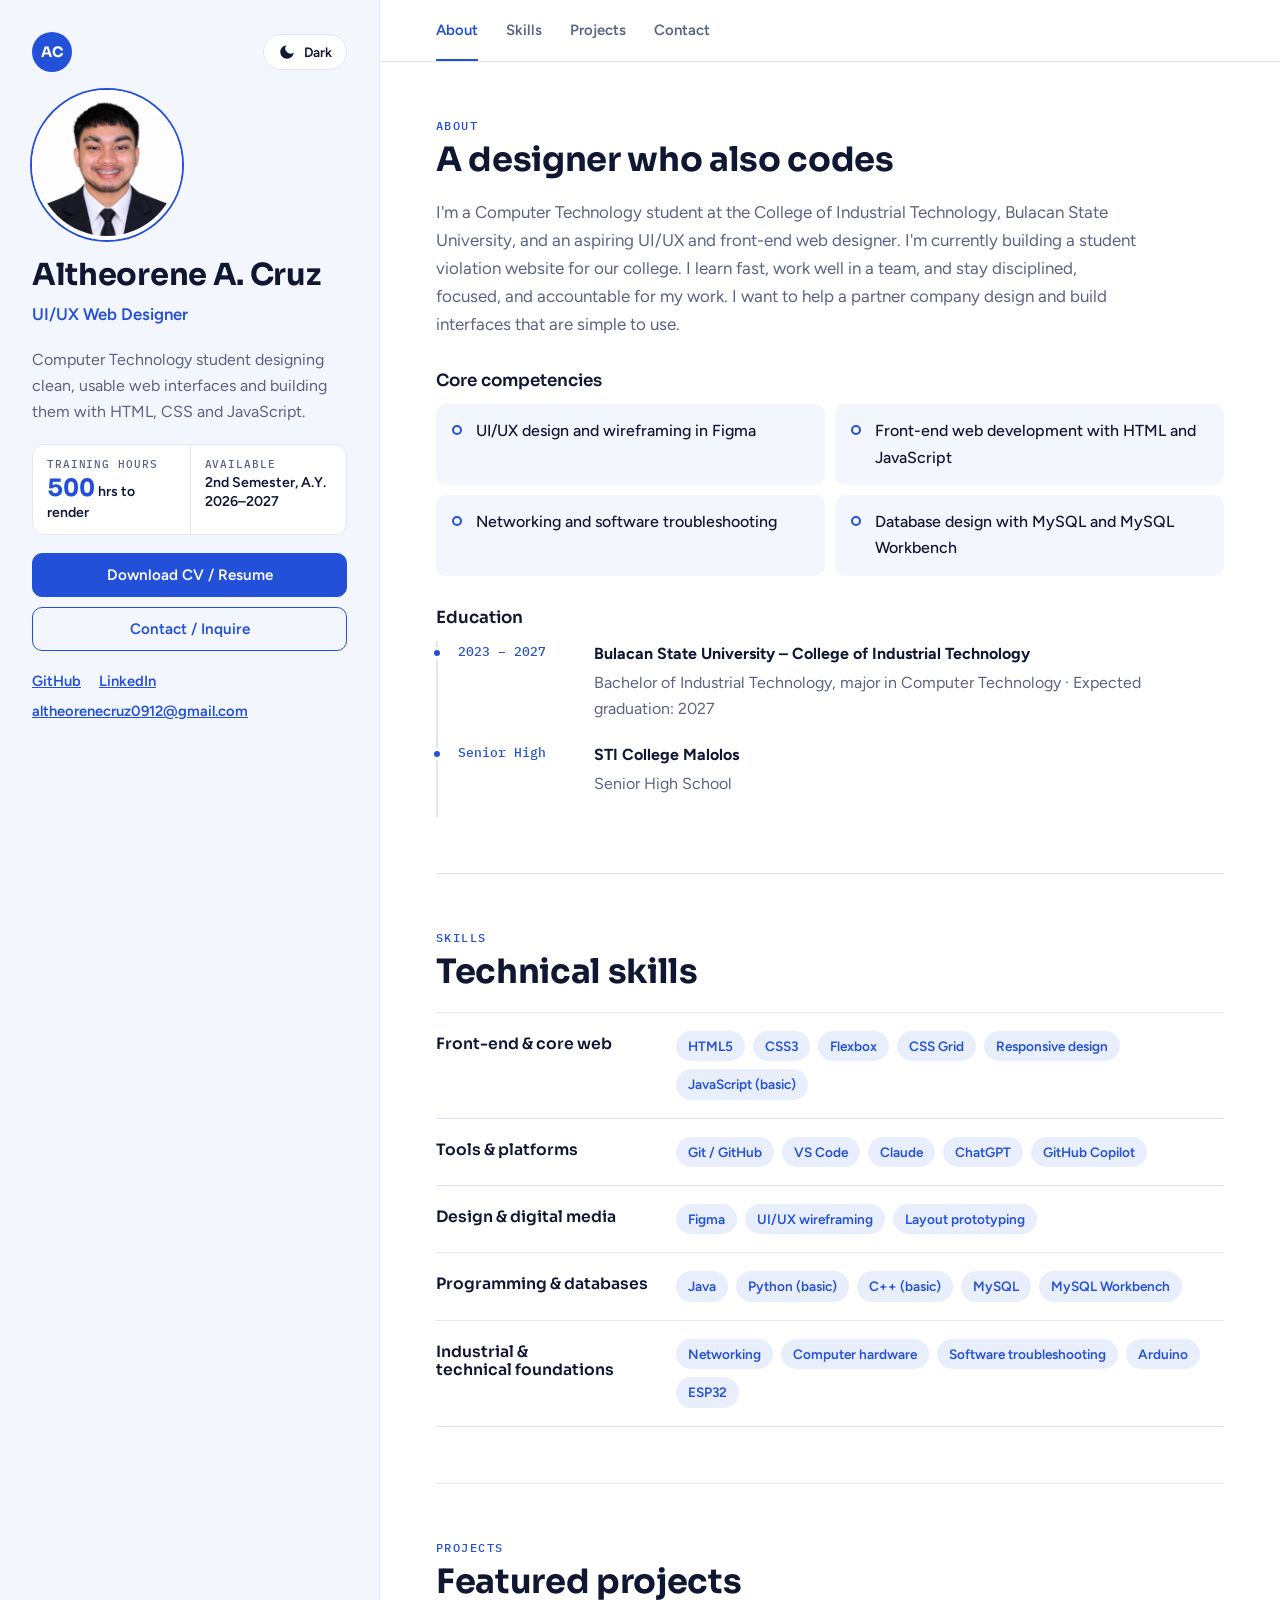
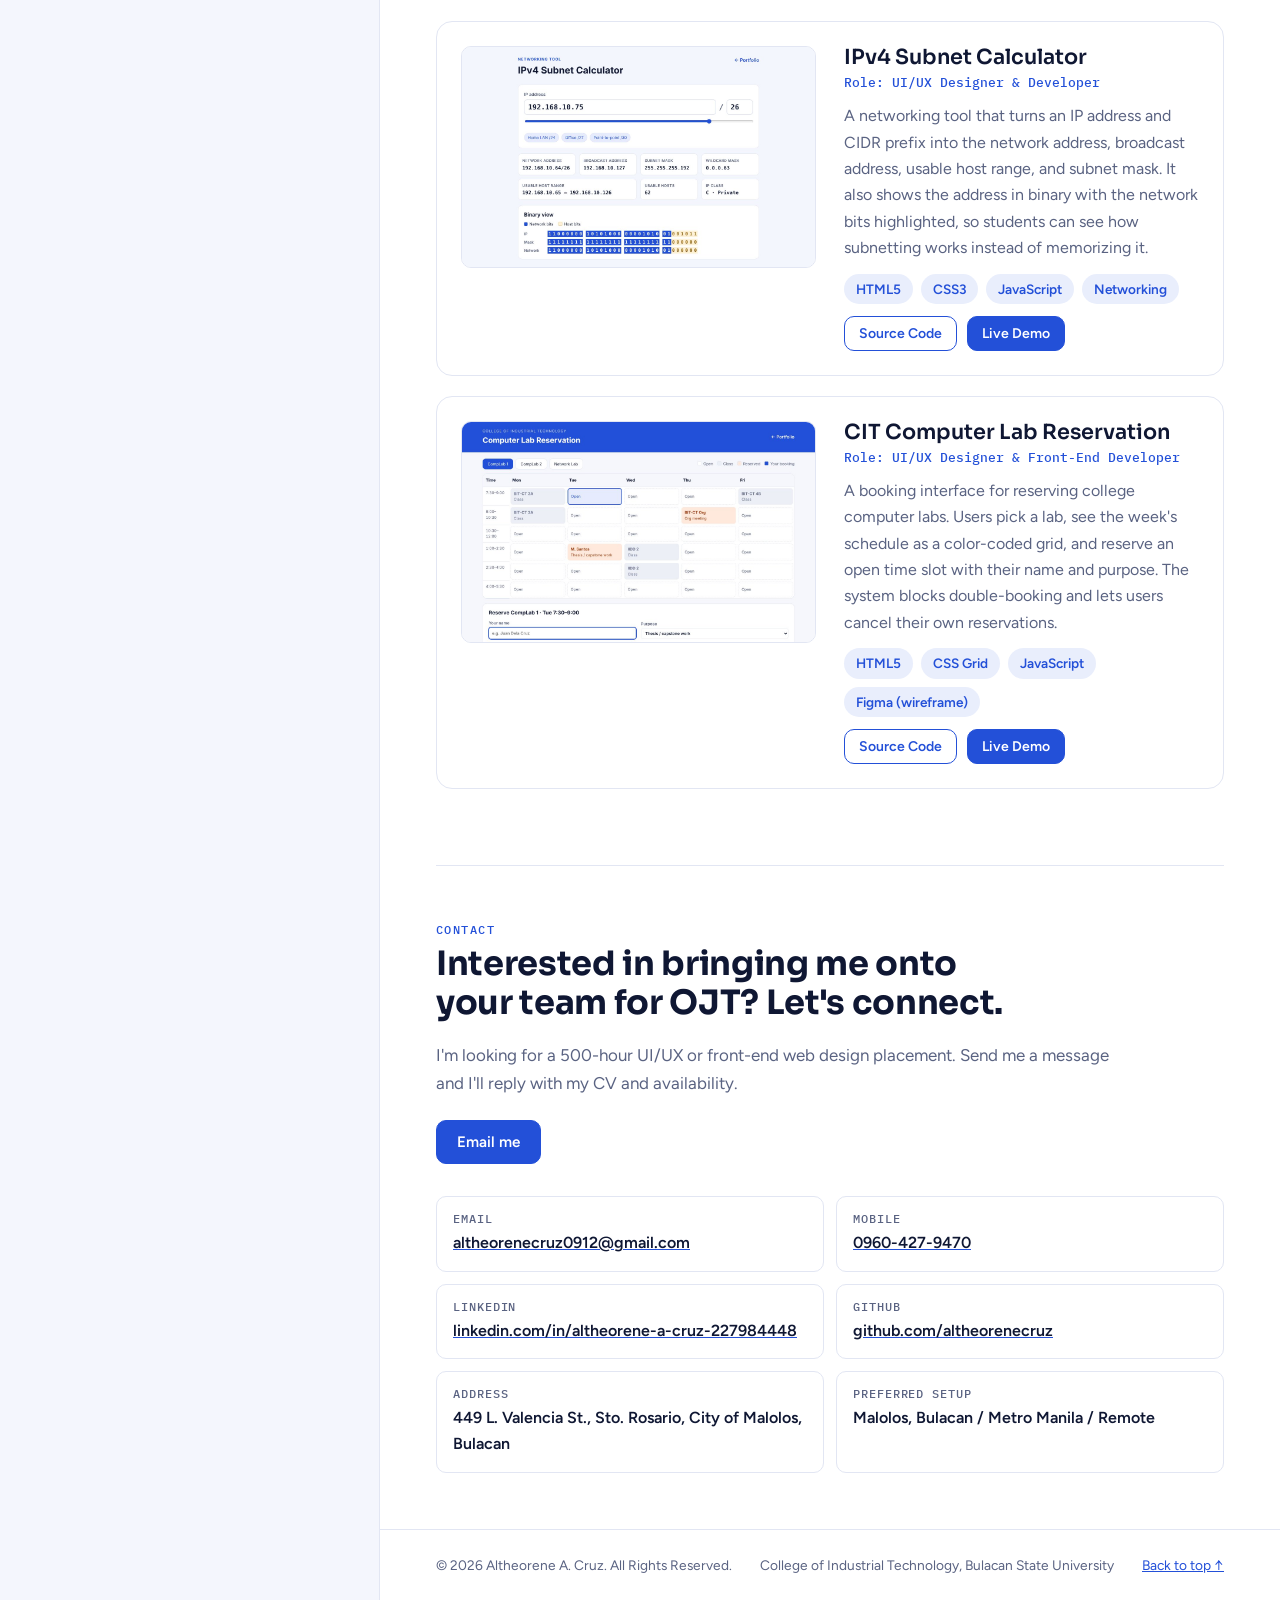
==== index.html @ 08b39d7c "Add files via upload" ====
<!DOCTYPE html>
<html lang="en">
<head>
  <meta charset="UTF-8">
  <meta name="viewport" content="width=device-width, initial-scale=1">
  <meta name="description" content="Portfolio of Altheorene A. Cruz, BIT Computer Technology student at Bulacan State University, seeking a UI/UX Web Designer OJT placement.">
  <title>Altheorene A. Cruz | OJT Portfolio</title>
  <script>
    // Apply the saved theme before the page paints to avoid a flash.
    (function () {
      try {
        var t = localStorage.getItem("theme");
        if (t) document.documentElement.setAttribute("data-theme", t);
      } catch (e) {}
    })();
  </script>
  <link rel="preconnect" href="https://fonts.googleapis.com">
  <link rel="preconnect" href="https://fonts.gstatic.com" crossorigin>
  <link rel="stylesheet" href="https://fonts.googleapis.com/css2?family=Sora:wght@500;600;700&family=Figtree:wght@400;500;600&family=IBM+Plex+Mono:wght@400;500&display=swap">
  <link rel="stylesheet" href="assets/css/style.css">
</head>
<body id="top">

  <div class="layout">
    <!-- ========== PROFILE PANEL (hero) ========== -->
    <header class="profile" aria-labelledby="hero-name">
      <div class="profile-inner">
        <div class="profile-top">
          <span class="initials" aria-hidden="true">AC</span>
          <button type="button" class="theme-toggle" id="theme-toggle" aria-label="Switch to dark mode">
            <svg class="icon-moon" viewBox="0 0 24 24" width="18" height="18" aria-hidden="true"><path d="M21 12.8A9 9 0 1 1 11.2 3a7 7 0 0 0 9.8 9.8z" fill="currentColor"/></svg>
            <svg class="icon-sun" viewBox="0 0 24 24" width="18" height="18" aria-hidden="true"><circle cx="12" cy="12" r="4.5" fill="currentColor"/><g stroke="currentColor" stroke-width="2" stroke-linecap="round"><path d="M12 2v2.5M12 19.5V22M2 12h2.5M19.5 12H22M4.9 4.9l1.8 1.8M17.3 17.3l1.8 1.8M4.9 19.1l1.8-1.8M17.3 6.7l1.8-1.8"/></g></svg>
            <span id="theme-label">Dark</span>
          </button>
        </div>

        <img class="photo" src="assets/img/profile.jpg" alt="Portrait of Altheorene A. Cruz in a black suit and tie" width="600" height="600">

        <h1 id="hero-name">Altheorene A. Cruz</h1>
        <p class="role">UI/UX Web Designer</p>
        <p class="tagline">Computer Technology student designing clean, usable web interfaces and building them with HTML, CSS and JavaScript.</p>

        <dl class="metrics">
          <div>
            <dt>Training hours</dt>
            <dd><span class="big">500</span> hrs to render</dd>
          </div>
          <div>
            <dt>Available</dt>
            <dd>2nd Semester, A.Y. 2026–2027</dd>
          </div>
        </dl>

        <div class="ctas">
          <a class="btn btn-primary" href="assets/files/Cruz_Altheorene_CV.pdf" download>Download CV / Resume</a>
          <a class="btn btn-ghost" href="#contact">Contact / Inquire</a>
        </div>

        <ul class="channels" aria-label="Direct channels">
          <li><a href="https://github.com/altheorenecruz" target="_blank" rel="noopener">GitHub</a></li>
          <li><a href="https://www.linkedin.com/in/altheorene-a-cruz-227984448/" target="_blank" rel="noopener">LinkedIn</a></li>
          <li class="email"><a href="mailto:altheorenecruz0912@gmail.com">altheorenecruz0912@gmail.com</a></li>
        </ul>
      </div>
    </header>

    <!-- ========== CONTENT COLUMN ========== -->
    <div class="content">
      <nav class="topnav" aria-label="Main navigation">
        <ul>
          <li><a href="#about">About</a></li>
          <li><a href="#skills">Skills</a></li>
          <li><a href="#projects">Projects</a></li>
          <li><a href="#contact">Contact</a></li>
        </ul>
      </nav>

      <main>
        <!-- ABOUT -->
        <section id="about" class="block" aria-labelledby="about-title">
          <h2 id="about-title"><span class="eyebrow">About</span>A designer who also codes</h2>
          <p class="lead">I'm a Computer Technology student at the College of Industrial Technology, Bulacan State University, and an aspiring UI/UX and front-end web designer. I'm currently building a student violation website for our college. I learn fast, work well in a team, and stay disciplined, focused, and accountable for my work. I want to help a partner company design and build interfaces that are simple to use.</p>

          <h3>Core competencies</h3>
          <ul class="competencies">
            <li>UI/UX design and wireframing in Figma</li>
            <li>Front-end web development with HTML and JavaScript</li>
            <li>Networking and software troubleshooting</li>
            <li>Database design with MySQL and MySQL Workbench</li>
          </ul>

          <h3>Education</h3>
          <ol class="timeline">
            <li>
              <span class="when">2023 – 2027</span>
              <div>
                <strong>Bulacan State University – College of Industrial Technology</strong>
                <p>Bachelor of Industrial Technology, major in Computer Technology · Expected graduation: 2027</p>
              </div>
            </li>
            <li>
              <span class="when">Senior High</span>
              <div>
                <strong>STI College Malolos</strong>
                <p>Senior High School</p>
              </div>
            </li>
          </ol>
        </section>

        <!-- SKILLS -->
        <section id="skills" class="block" aria-labelledby="skills-title">
          <h2 id="skills-title"><span class="eyebrow">Skills</span>Technical skills</h2>
          <div class="skill-table">
            <div class="skill-row">
              <h3>Front-end &amp; core web</h3>
              <ul class="tags"><li>HTML5</li><li>CSS3</li><li>Flexbox</li><li>CSS Grid</li><li>Responsive design</li><li>JavaScript (basic)</li></ul>
            </div>
            <div class="skill-row">
              <h3>Tools &amp; platforms</h3>
              <ul class="tags"><li>Git / GitHub</li><li>VS Code</li><li>Claude</li><li>ChatGPT</li><li>GitHub Copilot</li></ul>
            </div>
            <div class="skill-row">
              <h3>Design &amp; digital media</h3>
              <ul class="tags"><li>Figma</li><li>UI/UX wireframing</li><li>Layout prototyping</li></ul>
            </div>
            <div class="skill-row">
              <h3>Programming &amp; databases</h3>
              <ul class="tags"><li>Java</li><li>Python (basic)</li><li>C++ (basic)</li><li>MySQL</li><li>MySQL Workbench</li></ul>
            </div>
            <div class="skill-row">
              <h3>Industrial &amp; technical foundations</h3>
              <ul class="tags"><li>Networking</li><li>Computer hardware</li><li>Software troubleshooting</li><li>Arduino</li><li>ESP32</li></ul>
            </div>
          </div>
        </section>

        <!-- PROJECTS -->
        <section id="projects" class="block" aria-labelledby="projects-title">
          <h2 id="projects-title"><span class="eyebrow">Projects</span>Featured projects</h2>

          <article class="project">
            <img src="assets/img/projects/project1.jpg" alt="Screenshot of the IPv4 Subnet Calculator" width="1200" height="750" loading="lazy">
            <div class="project-body">
              <div class="project-head">
                <h3>IPv4 Subnet Calculator</h3>
                <p class="project-role">Role: UI/UX Designer &amp; Developer</p>
              </div>
              <p>A networking tool that turns an IP address and CIDR prefix into the network address, broadcast address, usable host range, and subnet mask. It also shows the address in binary with the network bits highlighted, so students can see how subnetting works instead of memorizing it.</p>
              <ul class="tags"><li>HTML5</li><li>CSS3</li><li>JavaScript</li><li>Networking</li></ul>
              <div class="project-links">
                <a class="btn btn-ghost btn-sm" href="https://github.com/altheorenecruz/ojt-portfolio/tree/main/projects/subnet-calculator" target="_blank" rel="noopener">Source Code</a>
                <a class="btn btn-primary btn-sm" href="projects/subnet-calculator/index.html" target="_blank" rel="noopener">Live Demo</a>
              </div>
            </div>
          </article>

          <article class="project">
            <img src="assets/img/projects/project2.jpg" alt="Screenshot of the CIT Computer Lab Reservation weekly schedule" width="1200" height="750" loading="lazy">
            <div class="project-body">
              <div class="project-head">
                <h3>CIT Computer Lab Reservation</h3>
                <p class="project-role">Role: UI/UX Designer &amp; Front-End Developer</p>
              </div>
              <p>A booking interface for reserving college computer labs. Users pick a lab, see the week's schedule as a color-coded grid, and reserve an open time slot with their name and purpose. The system blocks double-booking and lets users cancel their own reservations.</p>
              <ul class="tags"><li>HTML5</li><li>CSS Grid</li><li>JavaScript</li><li>Figma (wireframe)</li></ul>
              <div class="project-links">
                <a class="btn btn-ghost btn-sm" href="https://github.com/altheorenecruz/ojt-portfolio/tree/main/projects/lab-reservation" target="_blank" rel="noopener">Source Code</a>
                <a class="btn btn-primary btn-sm" href="projects/lab-reservation/index.html" target="_blank" rel="noopener">Live Demo</a>
              </div>
            </div>
          </article>
        </section>

        <!-- CONTACT -->
        <section id="contact" class="block contact" aria-labelledby="contact-title">
          <h2 id="contact-title"><span class="eyebrow">Contact</span>Interested in bringing me onto your team for OJT? Let's connect.</h2>
          <p class="lead">I'm looking for a 500-hour UI/UX or front-end web design placement. Send me a message and I'll reply with my CV and availability.</p>
          <a class="btn btn-primary" href="mailto:altheorenecruz0912@gmail.com?subject=OJT%20Inquiry">Email me</a>

          <dl class="contact-list">
            <div><dt>Email</dt><dd><a href="mailto:altheorenecruz0912@gmail.com">altheorenecruz0912@gmail.com</a></dd></div>
            <div><dt>Mobile</dt><dd><a href="tel:+639604279470">0960-427-9470</a></dd></div>
            <div><dt>LinkedIn</dt><dd><a href="https://www.linkedin.com/in/altheorene-a-cruz-227984448/" target="_blank" rel="noopener">linkedin.com/in/altheorene-a-cruz-227984448</a></dd></div>
            <div><dt>GitHub</dt><dd><a href="https://github.com/altheorenecruz" target="_blank" rel="noopener">github.com/altheorenecruz</a></dd></div>
            <div><dt>Address</dt><dd>449 L. Valencia St., Sto. Rosario, City of Malolos, Bulacan</dd></div>
            <div><dt>Preferred setup</dt><dd>Malolos, Bulacan / Metro Manila / Remote</dd></div>
          </dl>
        </section>
      </main>

      <footer class="site-footer">
        <p>© 2026 Altheorene A. Cruz. All Rights Reserved.</p>
        <p>College of Industrial Technology, Bulacan State University</p>
        <a href="#top">Back to top ↑</a>
      </footer>
    </div>
  </div>

  <script src="assets/js/main.js"></script>
</body>
</html>
---- assets/css/style.css ----
/* ==========================================================
   Altheorene A. Cruz — OJT Portfolio
   Concept: split layout — sticky profile panel on the left,
   scrolling content on the right. Royal blue + white, minimal.
   ========================================================== */

:root {
  --bg: #ffffff;
  --panel: #f4f6fd;
  --surface: #ffffff;
  --text: #0f1733;
  --muted: #5a6382;
  --line: #e2e6f3;
  --royal: #2350d8;
  --royal-hover: #1b40b3;
  --royal-soft: #e9eefc;
  --on-royal: #ffffff;

  --display: "Sora", "Segoe UI", system-ui, sans-serif;
  --body: "Figtree", "Segoe UI", system-ui, sans-serif;
  --mono: "IBM Plex Mono", ui-monospace, Consolas, monospace;

  --radius: 12px;
}

[data-theme="dark"] {
  --bg: #0a1024;
  --panel: #0f1730;
  --surface: #131c3a;
  --text: #e8ecfb;
  --muted: #9aa4c6;
  --line: #222d52;
  --royal: #5b84ff;
  --royal-hover: #7a9bff;
  --royal-soft: #1a2650;
  --on-royal: #0a1024;
  color-scheme: dark;
}

/* ---------- Base ---------- */
*, *::before, *::after { box-sizing: border-box; }
html { scroll-behavior: smooth; }
body {
  margin: 0;
  background: var(--bg);
  color: var(--text);
  font: 16px/1.65 var(--body);
  transition: background-color 0.25s ease, color 0.25s ease;
}
img { max-width: 100%; height: auto; display: block; }
a { color: var(--royal); }
h1, h2, h3 { font-family: var(--display); margin: 0; line-height: 1.15; text-wrap: balance; }
a:focus-visible, button:focus-visible { outline: 2px solid var(--royal); outline-offset: 3px; border-radius: 6px; }

/* ---------- Layout ---------- */
.layout {
  display: grid;
  grid-template-columns: minmax(300px, 380px) minmax(0, 1fr);
  min-height: 100vh;
}

/* ---------- Profile panel ---------- */
.profile {
  background: var(--panel);
  border-right: 1px solid var(--line);
}
.profile-inner {
  position: sticky;
  top: 0;
  max-height: 100vh;
  overflow-y: auto;
  padding: 32px 32px 36px;
  display: flex;
  flex-direction: column;
  gap: 18px;
}
.profile-top { display: flex; justify-content: space-between; align-items: center; }
.initials {
  display: grid; place-items: center;
  width: 40px; height: 40px;
  border-radius: 50%;
  background: var(--royal);
  color: var(--on-royal);
  font: 700 0.9rem var(--display);
}
.theme-toggle {
  display: inline-flex; align-items: center; gap: 8px;
  padding: 8px 14px;
  border: 1px solid var(--line);
  border-radius: 999px;
  background: var(--surface);
  color: var(--text);
  font: 600 0.85rem var(--body);
  cursor: pointer;
  transition: border-color 0.15s ease;
}
.theme-toggle:hover { border-color: var(--royal); }
.icon-sun { display: none; }
[data-theme="dark"] .icon-sun { display: block; }
[data-theme="dark"] .icon-moon { display: none; }

.photo {
  width: 150px;
  aspect-ratio: 1;
  object-fit: cover;
  border-radius: 50%;
  border: 4px solid var(--surface);
  box-shadow: 0 0 0 2px var(--royal);
}
.profile h1 { font-size: 1.9rem; font-weight: 700; letter-spacing: -0.01em; }
.role { margin: -10px 0 0; color: var(--royal); font-weight: 600; font-size: 1.05rem; }
.tagline { margin: 0; color: var(--muted); }

.metrics {
  margin: 0;
  display: grid;
  grid-template-columns: 1fr 1fr;
  border: 1px solid var(--line);
  border-radius: var(--radius);
  background: var(--surface);
}
.metrics > div { padding: 12px 14px; }
.metrics > div + div { border-left: 1px solid var(--line); }
.metrics dt { font: 500 0.7rem var(--mono); text-transform: uppercase; letter-spacing: 0.08em; color: var(--muted); }
.metrics dd { margin: 2px 0 0; font-size: 0.88rem; font-weight: 600; line-height: 1.35; }
.metrics .big { font: 700 1.5rem var(--display); color: var(--royal); font-variant-numeric: tabular-nums; }

.ctas { display: grid; gap: 10px; }
.channels { display: flex; gap: 18px; list-style: none; margin: 0; padding: 0; font-weight: 600; font-size: 0.92rem; }
.channels { flex-wrap: wrap; row-gap: 6px; }
.channels .email { flex-basis: 100%; overflow-wrap: anywhere; }

/* ---------- Buttons ---------- */
.btn {
  display: inline-flex; align-items: center; justify-content: center;
  padding: 12px 20px;
  border-radius: 10px;
  border: 1.5px solid var(--royal);
  font: 600 0.95rem var(--body);
  text-decoration: none;
  cursor: pointer;
  transition: background-color 0.15s ease, color 0.15s ease, transform 0.15s ease;
}
.btn-primary { background: var(--royal); color: var(--on-royal); }
.btn-primary:hover { background: var(--royal-hover); border-color: var(--royal-hover); }
.btn-ghost { background: transparent; color: var(--royal); }
.btn-ghost:hover { background: var(--royal-soft); }
.btn:active { transform: scale(0.98); }
.btn-sm { padding: 8px 14px; font-size: 0.875rem; }

/* ---------- Content column ---------- */
.content { min-width: 0; display: flex; flex-direction: column; }
.topnav {
  position: sticky; top: 0; z-index: 10;
  background: var(--bg);
  border-bottom: 1px solid var(--line);
  padding: 0 56px;
  transition: background-color 0.25s ease;
}
.topnav ul { display: flex; gap: 28px; list-style: none; margin: 0; padding: 0; }
.topnav a {
  display: block;
  padding: 18px 0 16px;
  color: var(--muted);
  font-weight: 600;
  font-size: 0.93rem;
  text-decoration: none;
  border-bottom: 2px solid transparent;
}
.topnav a:hover { color: var(--text); }
.topnav a.active { color: var(--royal); border-bottom-color: var(--royal); }

main { padding: 0 56px; max-width: 900px; width: 100%; }
.block { padding: 56px 0; border-bottom: 1px solid var(--line); }
.block:last-child { border-bottom: 0; }
.block h2 { font-size: clamp(1.6rem, 3vw, 2.1rem); font-weight: 700; letter-spacing: -0.01em; margin-bottom: 20px; }
.eyebrow {
  display: block;
  margin-bottom: 8px;
  font: 500 0.75rem var(--mono);
  text-transform: uppercase;
  letter-spacing: 0.12em;
  color: var(--royal);
}
.block h3 { font-size: 1.05rem; font-weight: 600; }
.lead { margin: 0 0 8px; max-width: 64ch; font-size: 1.06rem; color: var(--muted); }
.block > h3 { margin: 32px 0 14px; }

.competencies { list-style: none; margin: 0; padding: 0; display: grid; grid-template-columns: 1fr 1fr; gap: 10px; }
.competencies li {
  padding: 14px 16px 14px 40px;
  position: relative;
  background: var(--panel);
  border-radius: 10px;
  font-weight: 500;
}
.competencies li::before {
  content: ""; position: absolute; left: 16px; top: 21px;
  width: 10px; height: 10px; border-radius: 50%;
  border: 2px solid var(--royal);
}

.timeline { list-style: none; margin: 0; padding: 0; border-left: 2px solid var(--line); }
.timeline li { display: grid; grid-template-columns: 120px minmax(0, 1fr); gap: 16px; padding: 0 0 20px 20px; position: relative; }
.timeline li::before {
  content: ""; position: absolute; left: -7px; top: 6px;
  width: 12px; height: 12px; border-radius: 50%;
  background: var(--royal); border: 3px solid var(--bg);
}
.timeline .when { font: 500 0.82rem var(--mono); color: var(--royal); padding-top: 2px; }
.timeline p { margin: 2px 0 0; color: var(--muted); }

/* Skills as a clean table of rows */
.skill-table { border-top: 1px solid var(--line); }
.skill-row {
  display: grid;
  grid-template-columns: 220px minmax(0, 1fr);
  gap: 20px;
  padding: 18px 0;
  border-bottom: 1px solid var(--line);
  align-items: start;
}
.skill-row h3 { font-size: 0.98rem; padding-top: 4px; }
.tags { display: flex; flex-wrap: wrap; gap: 8px; list-style: none; margin: 0; padding: 0; }
.tags li {
  padding: 4px 12px;
  border-radius: 999px;
  background: var(--royal-soft);
  color: var(--royal);
  font-size: 0.85rem;
  font-weight: 600;
}

/* Projects */
.project {
  display: grid;
  grid-template-columns: minmax(0, 1fr) minmax(0, 1fr);
  gap: 28px;
  padding: 24px;
  margin-bottom: 20px;
  border: 1px solid var(--line);
  border-radius: 16px;
  background: var(--surface);
  transition: border-color 0.2s ease, box-shadow 0.2s ease;
}
.project:hover { border-color: var(--royal); box-shadow: 0 12px 32px rgba(35, 80, 216, 0.12); }
.project img { width: 100%; aspect-ratio: 16 / 10; object-fit: cover; border-radius: 10px; border: 1px solid var(--line); }
.project-body { display: flex; flex-direction: column; gap: 12px; }
.project-body h3 { font-size: 1.3rem; }
.project-body p { margin: 0; color: var(--muted); }
.project-role { margin-top: 4px !important; font: 500 0.8rem var(--mono); color: var(--royal) !important; }
.project-links { display: flex; flex-wrap: wrap; gap: 10px; margin-top: auto; }

/* Contact */
.contact .lead { margin-bottom: 22px; }
.contact-list { margin: 32px 0 0; display: grid; grid-template-columns: 1fr 1fr; gap: 12px; }
.contact-list div { padding: 14px 16px; border: 1px solid var(--line); border-radius: 10px; min-width: 0; }
.contact-list dt { font: 500 0.72rem var(--mono); text-transform: uppercase; letter-spacing: 0.08em; color: var(--muted); }
.contact-list dd { margin: 4px 0 0; font-weight: 600; overflow-wrap: anywhere; }
.contact-list a { color: var(--text); text-decoration-color: var(--royal); }
.contact-list a:hover { color: var(--royal); }

/* Footer */
.site-footer {
  margin-top: auto;
  display: flex; flex-wrap: wrap; gap: 6px 24px; justify-content: space-between;
  padding: 24px 56px;
  border-top: 1px solid var(--line);
  color: var(--muted);
  font-size: 0.86rem;
}
.site-footer p { margin: 0; }

/* ---------- Tablet ---------- */
@media (max-width: 1024px) {
  .layout { grid-template-columns: 1fr; }
  .profile { border-right: 0; border-bottom: 1px solid var(--line); }
  .profile-inner { position: static; max-height: none; max-width: 720px; margin: 0 auto; padding: 28px 24px; }
  .topnav { padding: 0 24px; }
  .topnav ul { justify-content: center; }
  main { padding: 0 24px; margin: 0 auto; }
  .site-footer { padding: 24px; }
}

/* ---------- Mobile ---------- */
@media (max-width: 640px) {
  .profile-inner { padding: 24px 18px; }
  .photo { width: 120px; }
  .metrics { grid-template-columns: 1fr; }
  .metrics > div + div { border-left: 0; border-top: 1px solid var(--line); }
  .topnav { padding: 0 12px; }
  .topnav ul { gap: 18px; }
  .topnav a { padding: 14px 0 12px; font-size: 0.88rem; }
  main { padding: 0 18px; }
  .block { padding: 40px 0; }
  .competencies { grid-template-columns: 1fr; }
  .timeline li { grid-template-columns: 1fr; gap: 2px; }
  .skill-row { grid-template-columns: 1fr; gap: 10px; }
  .project { grid-template-columns: 1fr; padding: 16px; gap: 16px; }
  .contact-list { grid-template-columns: 1fr; }
  .site-footer { flex-direction: column; padding: 22px 18px; }
}

@media (prefers-reduced-motion: reduce) {
  html { scroll-behavior: auto; }
  body, .btn, .project, .topnav { transition: none; }
}
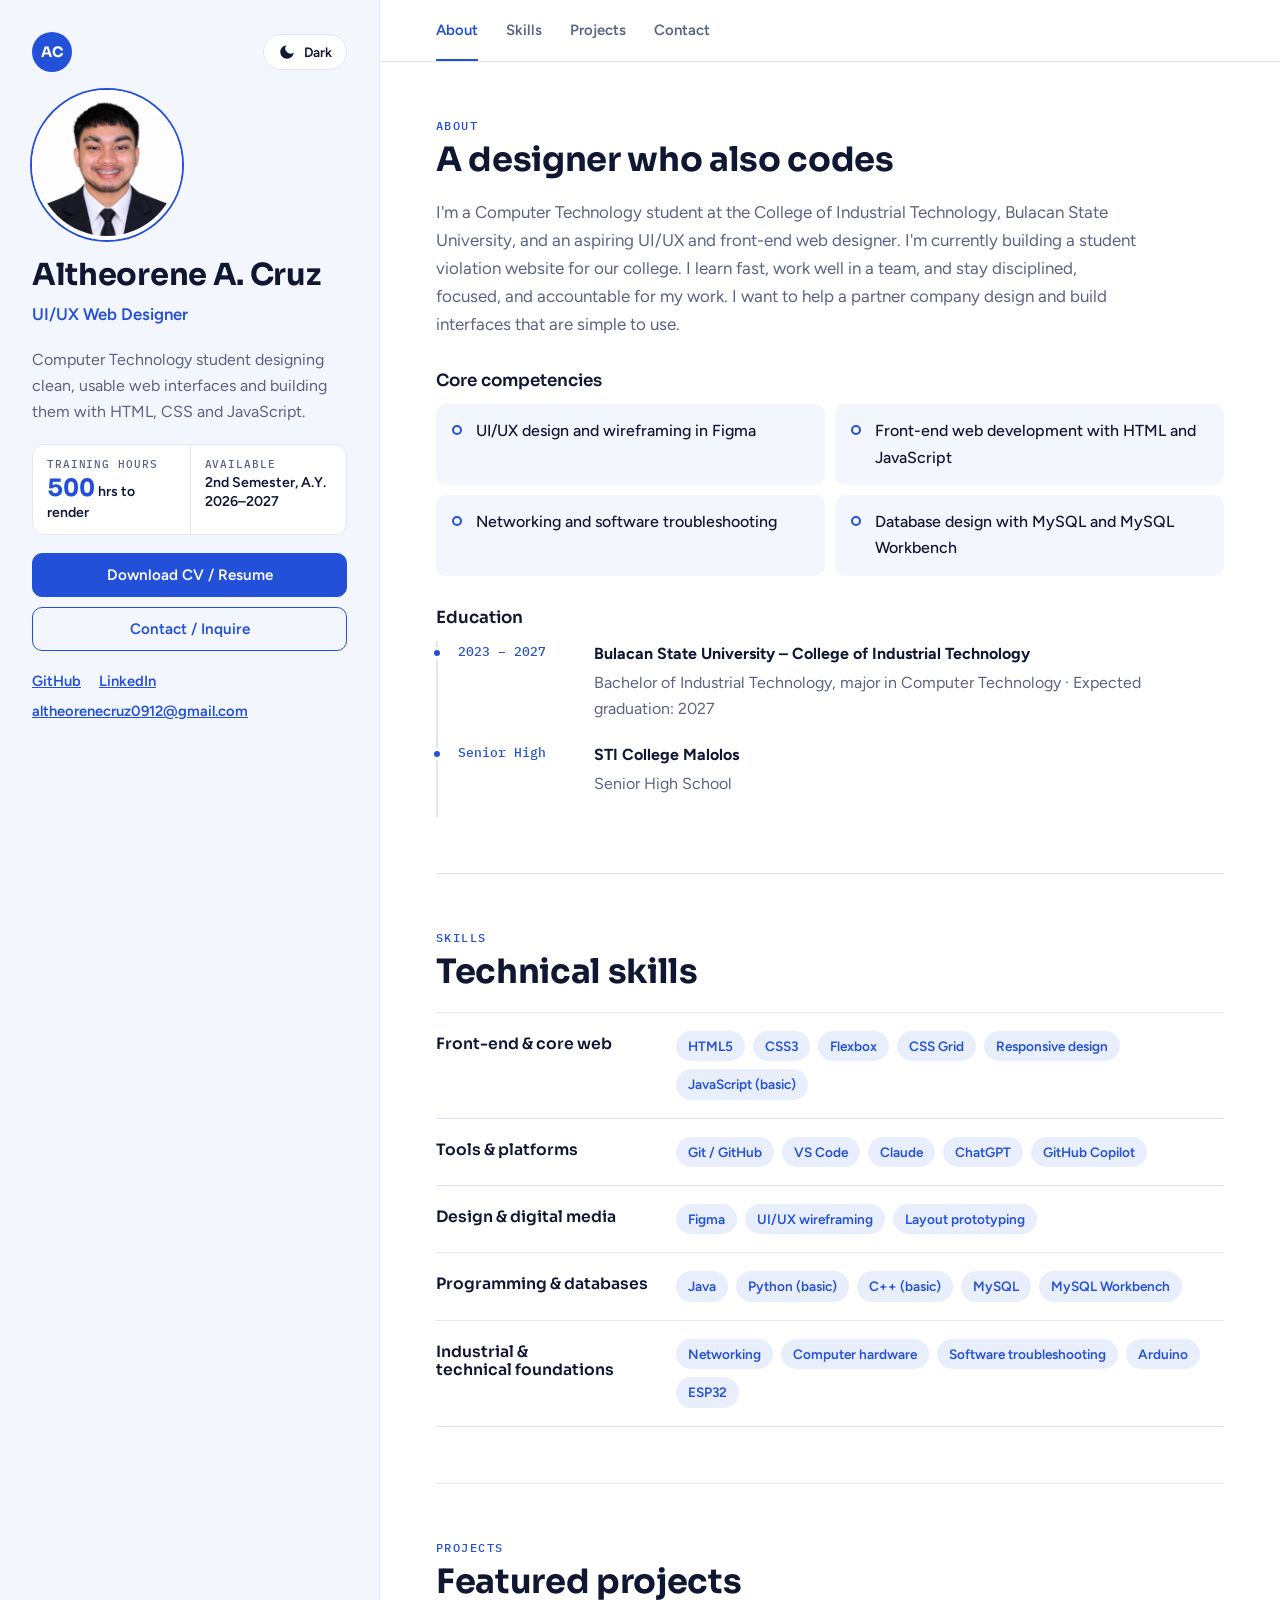
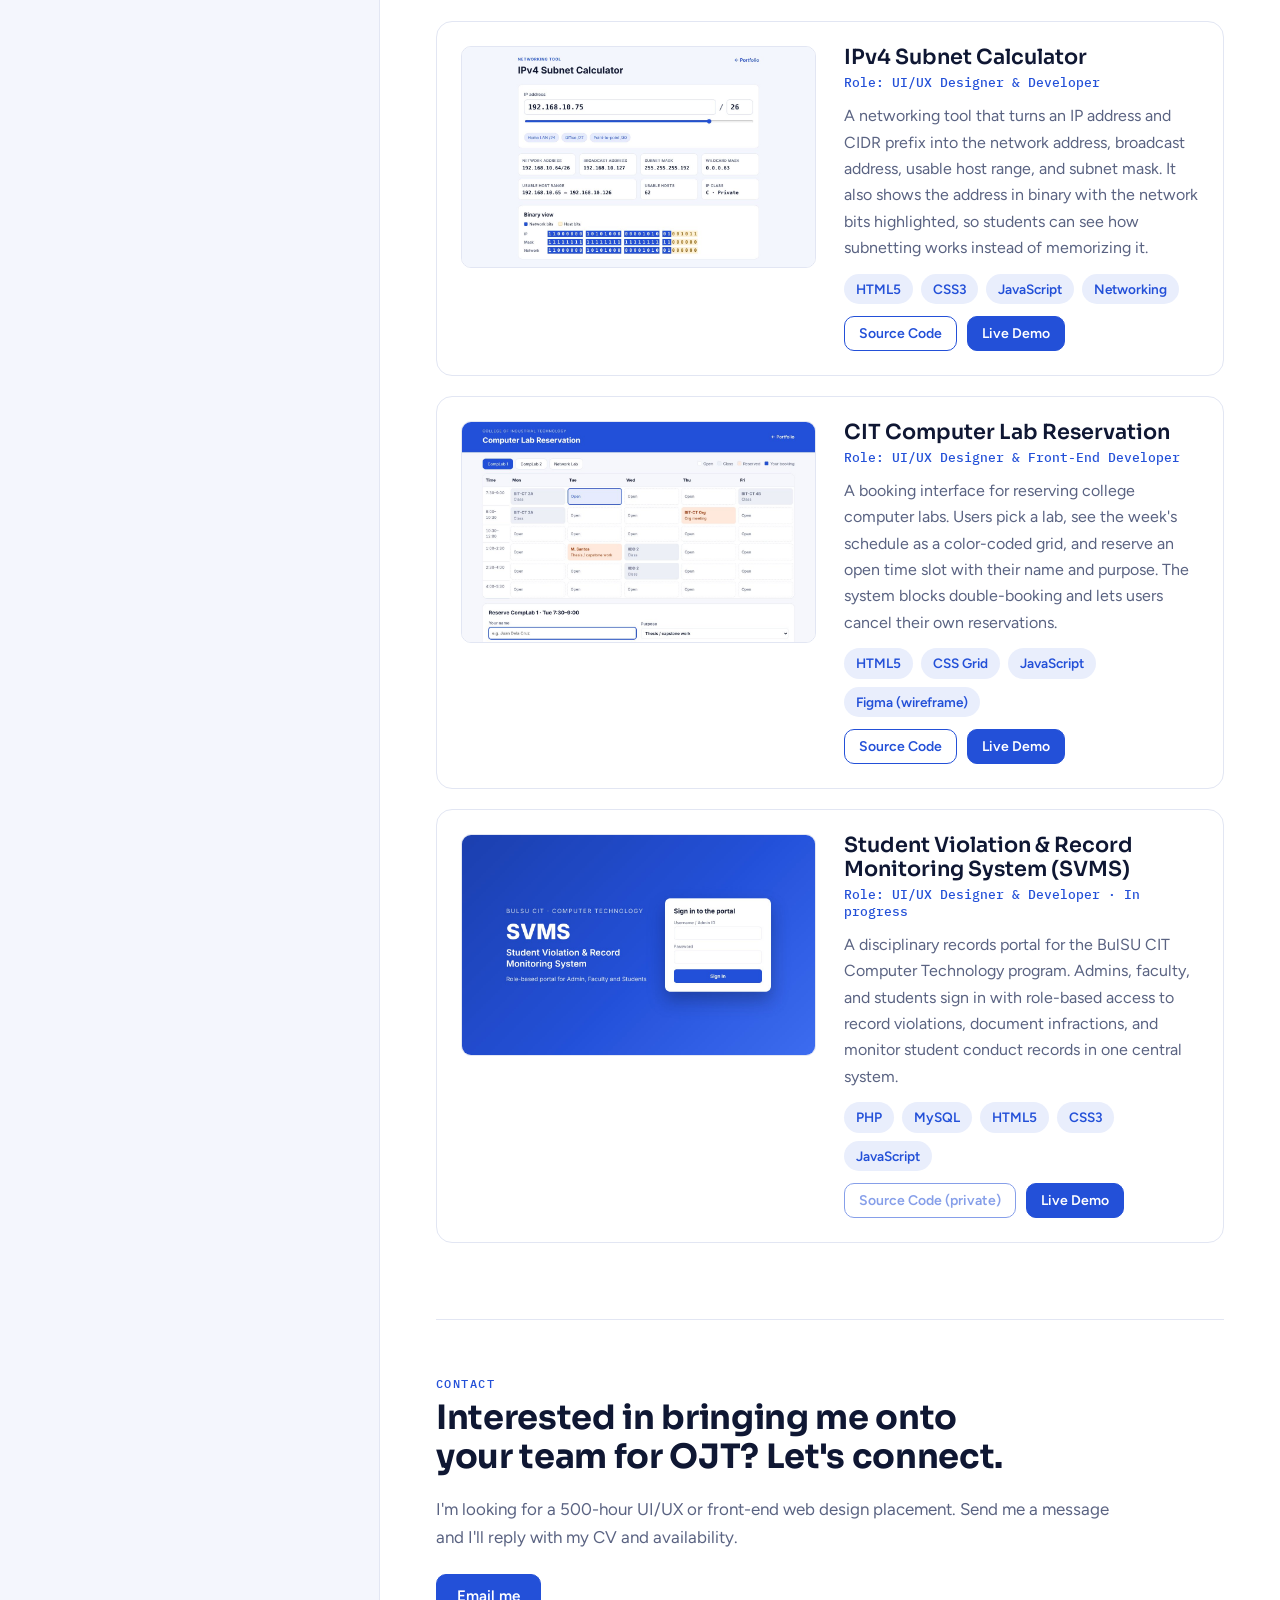
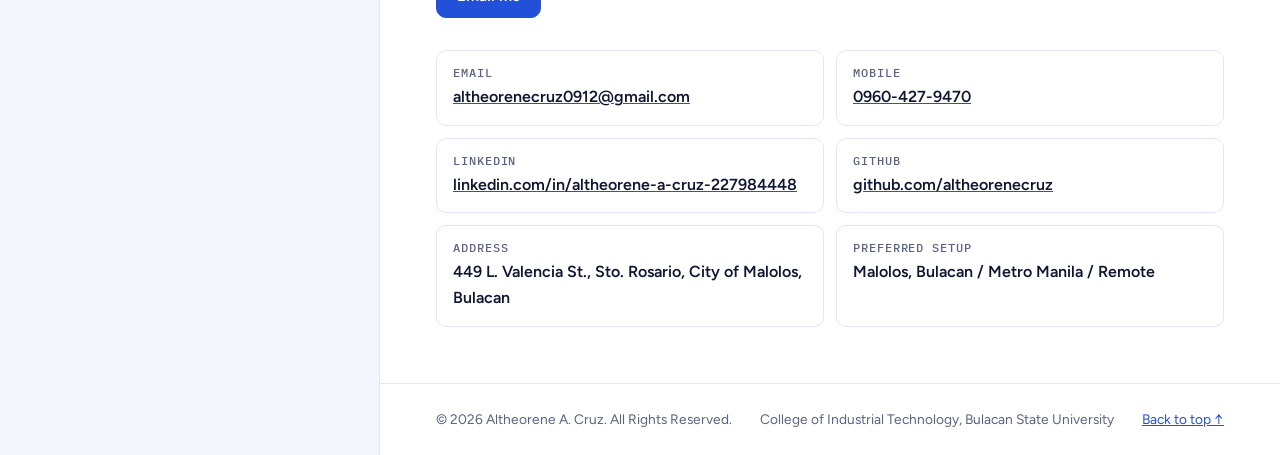
==== commit 89999730: "Add files via upload" ====
--- a/index.html
+++ b/index.html
@@ -170,6 +170,22 @@
               </div>
             </div>
           </article>
+
+          <article class="project">
+            <img src="assets/img/projects/project3.jpg" alt="Login screen of the BulSU CIT Student Violation and Record Monitoring System" width="1200" height="750" loading="lazy">
+            <div class="project-body">
+              <div class="project-head">
+                <h3>Student Violation &amp; Record Monitoring System (SVMS)</h3>
+                <p class="project-role">Role: UI/UX Designer &amp; Developer · In progress</p>
+              </div>
+              <p>A disciplinary records portal for the BulSU CIT Computer Technology program. Admins, faculty, and students sign in with role-based access to record violations, document infractions, and monitor student conduct records in one central system.</p>
+              <ul class="tags"><li>PHP</li><li>MySQL</li><li>HTML5</li><li>CSS3</li><li>JavaScript</li></ul>
+              <div class="project-links">
+                <span class="btn btn-ghost btn-sm is-disabled" title="School system: source code is private">Source Code (private)</span>
+                <a class="btn btn-primary btn-sm" href="https://svms-bulsu-cit.com/login.php" target="_blank" rel="noopener">Live Demo</a>
+              </div>
+            </div>
+          </article>
         </section>
 
         <!-- CONTACT -->
--- a/assets/css/style.css
+++ b/assets/css/style.css
@@ -147,6 +147,8 @@
 .btn-ghost:hover { background: var(--royal-soft); }
 .btn:active { transform: scale(0.98); }
 .btn-sm { padding: 8px 14px; font-size: 0.875rem; }
+.btn.is-disabled { opacity: 0.55; cursor: not-allowed; }
+.btn.is-disabled:hover { background: transparent; }
 
 /* ---------- Content column ---------- */
 .content { min-width: 0; display: flex; flex-direction: column; }
